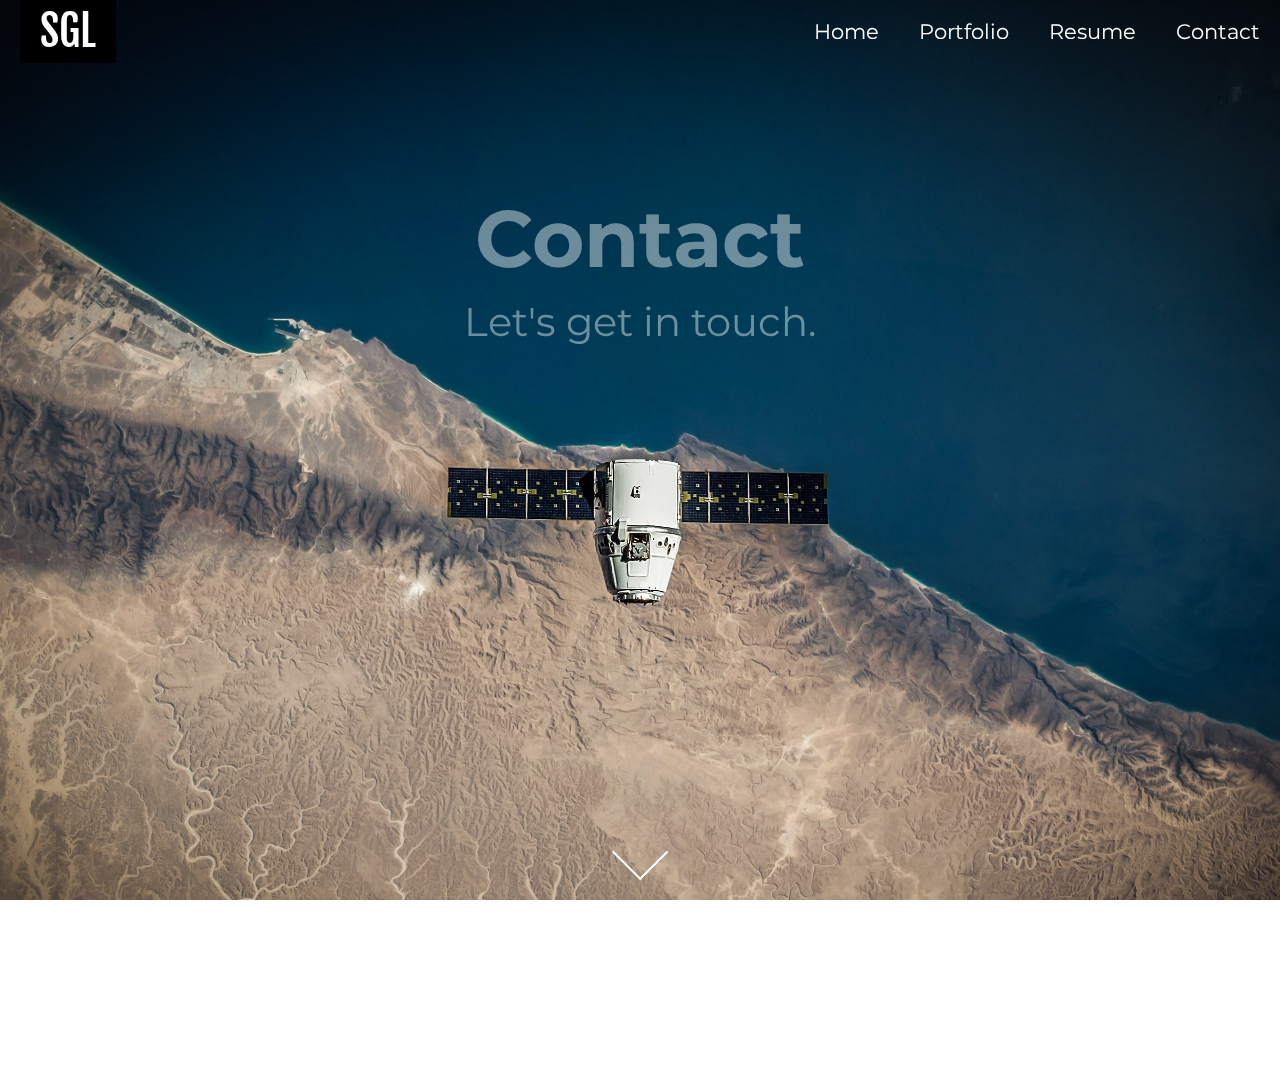
==== contact.html @ 9227a344 "yeet" ====
<!DOCTYPE html>
<html>

	<head>
		<title>SamuelLundquist</title>
		<link rel="stylesheet" href='./style/index.css'>
    	<link href="https://fonts.googleapis.com/css?family=Lato|Montserrat&display=swap" rel="stylesheet">
		<link href="https://fonts.googleapis.com/css?family=Fjalla+One&display=swap" rel="stylesheet">
		<link rel="apple-touch-icon" sizes="64x64" href="./apple-touch-icon.png">
		<!-- IE -->
		<link rel="shortcut icon" type="image/x-icon" href="./media/favicon.ico">
		<!-- other browsers -->
		<link rel="icon" type="image/png" sizes="64x64" href="./apple-touch-icon.png">

		<script src="./src/jquery-3.4.0.min.js"></script>
	</head>

	<body>

		<div id='back'></div>

		<div id='navbar'>

			<div>
				<span>SGL</span>
			</div>

			<ul>
				<li id="currentPageTab"><a id="inactiveLink" href="index.html">Home</a></li>
				<li><a href="portfolio.html">Portfolio</a></li>
				<li><a href="resume.html">Resume</a></li>
				<li><a href="#footer">Contact</a></li>
			</ul>

		</div>

		<section>

			<div id='titleBlock'>
				<span>
					<h1>Contact</h1>
					Let's get in touch.
				</span>
			</div>

			<div id="navArrow">
				<a data-scroll href='#panel1'>
					<div id='downArrow'></div>
				</a>
			</div>

			<div class='content' id='panel1'>
				<h2>YO WHATSUP MOTHER TRUCKER!!!</h2>
				<P>MUAHAHAHHAHAHAH</p>
				<br>
				<p>YEEEEET!</p>

			</div>

		</section>

	</body>

	<script type="text/javascript" src="./src/nav.js"></script>

</html>
---- style/index.css ----
html
{
	margin: 0;
	padding: 0;
	width: 100%;
	height: 100%;
	scroll-behavior: smooth;
}

html::-webkit-scrollbar
{
	display: none;
}

body
{
	margin: 0;
	padding: 0;
	width: 100%;
	height: 100%;
	font-family: 'Montserrat', sans-serif;
	-ms-overflow-style: none;
	background-image: url("../media/Photo by SpaceX.jpg");
	-webkit-background-size: cover;
  	-moz-background-size: cover;
 	-o-background-size: cover;
  	background-size: cover;
	background-position: center;
	background-repeat: no-repeat;
	background-attachment: fixed;
}

#back
{
	position: fixed;
	z-index: -1;
	width: 100%;
	height: 100%;
	background-color: transparent;
	transition: 1s;
}

#back.blueColor
{
	background-color: #005986;
}

#navbar
{
	z-index: 2;
	top:0;
	position: fixed;
	width:100%;
	height: 7vh;
	color: white;
	display: flex;
	justify-content: space-between;
	font-size: 1.3em;
	transition: 1s;
}

#navbar div
{
	display: flex;
	margin: 0;
	height: 100%;
	padding-left: 20px;
	padding-right: 20px;
	margin-left: 20px;
	font-size: 2em;
	line-height: 7vh;
	background-color: black
}

#navbar div span
{
	margin: auto;
	text-align: center;
	font-family: 'Fjalla One', sans-serif;
}

#navbar ul
{
	padding: 0;
	margin: 0;
	justify-content: space-around;
	list-style-type: none;
	display: flex;
}

#navbar ul li
{
	display: inline-block;
	margin: 0;
	height: 100%;
}

#currentPageTab
{
	color: black;
}

#navbar ul li a
{
	display: inline-flex;
	flex-direction: column;
	margin: 0;
	justify-content: center;
	align-items: center;
	text-align: center;
	height: 100%;
	padding-left: 20px;
	padding-right: 20px;
	border-bottom-right-radius: 20px;
	border-bottom-left-radius: 20px;
	text-decoration: none;
	transition: 0.3s;
}

#navbar ul li a:hover
{
	background-color: #007ebd;
	color: white;
}

li a:not(.active)
{
	color: white;
}

.active
{
	background-color: white;
	color: black;
	cursor: default;
}

#titleBlock
{
	opacity: 0;
	display: flex;
	flex-direction: column;
	align-items: center;
	justify-content: space-between;
	text-align: center;
	color: white;
	width: 100vw;
	height: 100vh;
}

#titleBlock span
{
	width: 100%;
	font-size: 2.5em;
	padding-top: 20vh;
}

h1
{
	margin: 0;
	padding-top: 10px;
	padding-bottom: 10px;
}

#navArrow
{
	position:fixed;
	z-index: 4;
	bottom: 0;
	width: 100%;
	height: 4vw;
	display: flex;
	justify-content: center;
	align-items: center;
}

#downArrow
{
	background-color: rgba(0, 0, 0, 0);
	/*border-radius: 5px;*/
	margin-bottom: 5vh;
	height: 3vmax;
	width: 3vmax;
	border-style:solid;
	border-color: white;
	border-width: 0 2px 2px 0;
	transform: rotate(45deg);
	-webkit-transform: rotate(45deg);
	transition: background-color 150ms ease-in-out;
	transition: border-width 150ms ease-in-out;
	transition: opacity 250ms ease-in-out;
}

#downArrow:hover
{
	border-bottom-width: 5px;
	border-right-width: 5px;
}

.content
{
	z-index: 1;
	margin: 0 10% 0 10%;
	padding: 0 5% 0 5%;
	width: 70%;
	min-height: 100%;
	display: flex;
	flex-direction: column;
	justify-content: center;
	align-items: center;
	text-align: center;
	color: white;
	transition: 0.75s;
	opacity: 0;
}
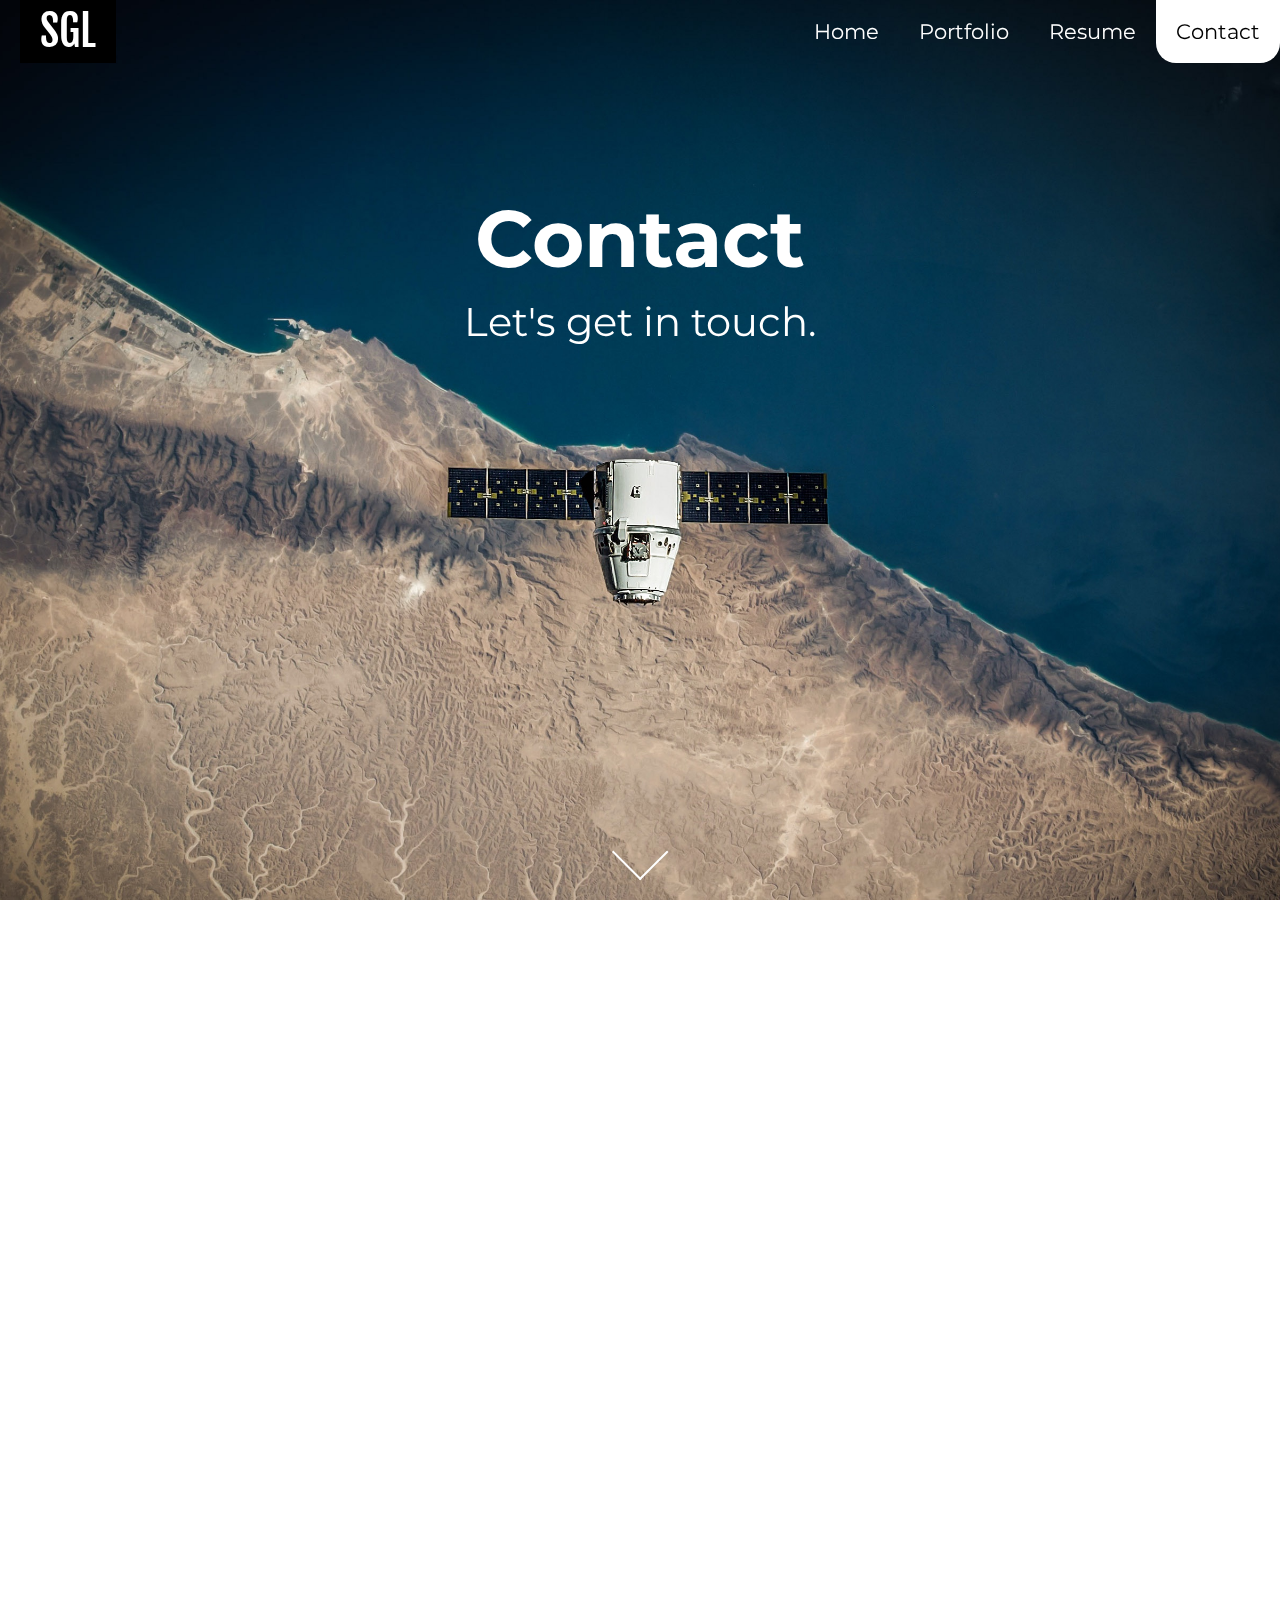
==== commit 7859b4ec: "yeet" ====
--- a/contact.html
+++ b/contact.html
@@ -26,10 +26,10 @@
 			</div>
 
 			<ul>
-				<li id="currentPageTab"><a id="inactiveLink" href="index.html">Home</a></li>
+				<li><a href="index.html">Home</a></li>
 				<li><a href="portfolio.html">Portfolio</a></li>
 				<li><a href="resume.html">Resume</a></li>
-				<li><a href="#footer">Contact</a></li>
+				<li><a class="active" href="contact.html">Contact</a></li>
 			</ul>
 
 		</div>
--- a/style/index.css
+++ b/style/index.css
@@ -137,7 +137,6 @@
 
 #titleBlock
 {
-	opacity: 0;
 	display: flex;
 	flex-direction: column;
 	align-items: center;
@@ -203,7 +202,7 @@
 	margin: 0 10% 0 10%;
 	padding: 0 5% 0 5%;
 	width: 70%;
-	min-height: 100%;
+	min-height: 100vh;
 	display: flex;
 	flex-direction: column;
 	justify-content: center;
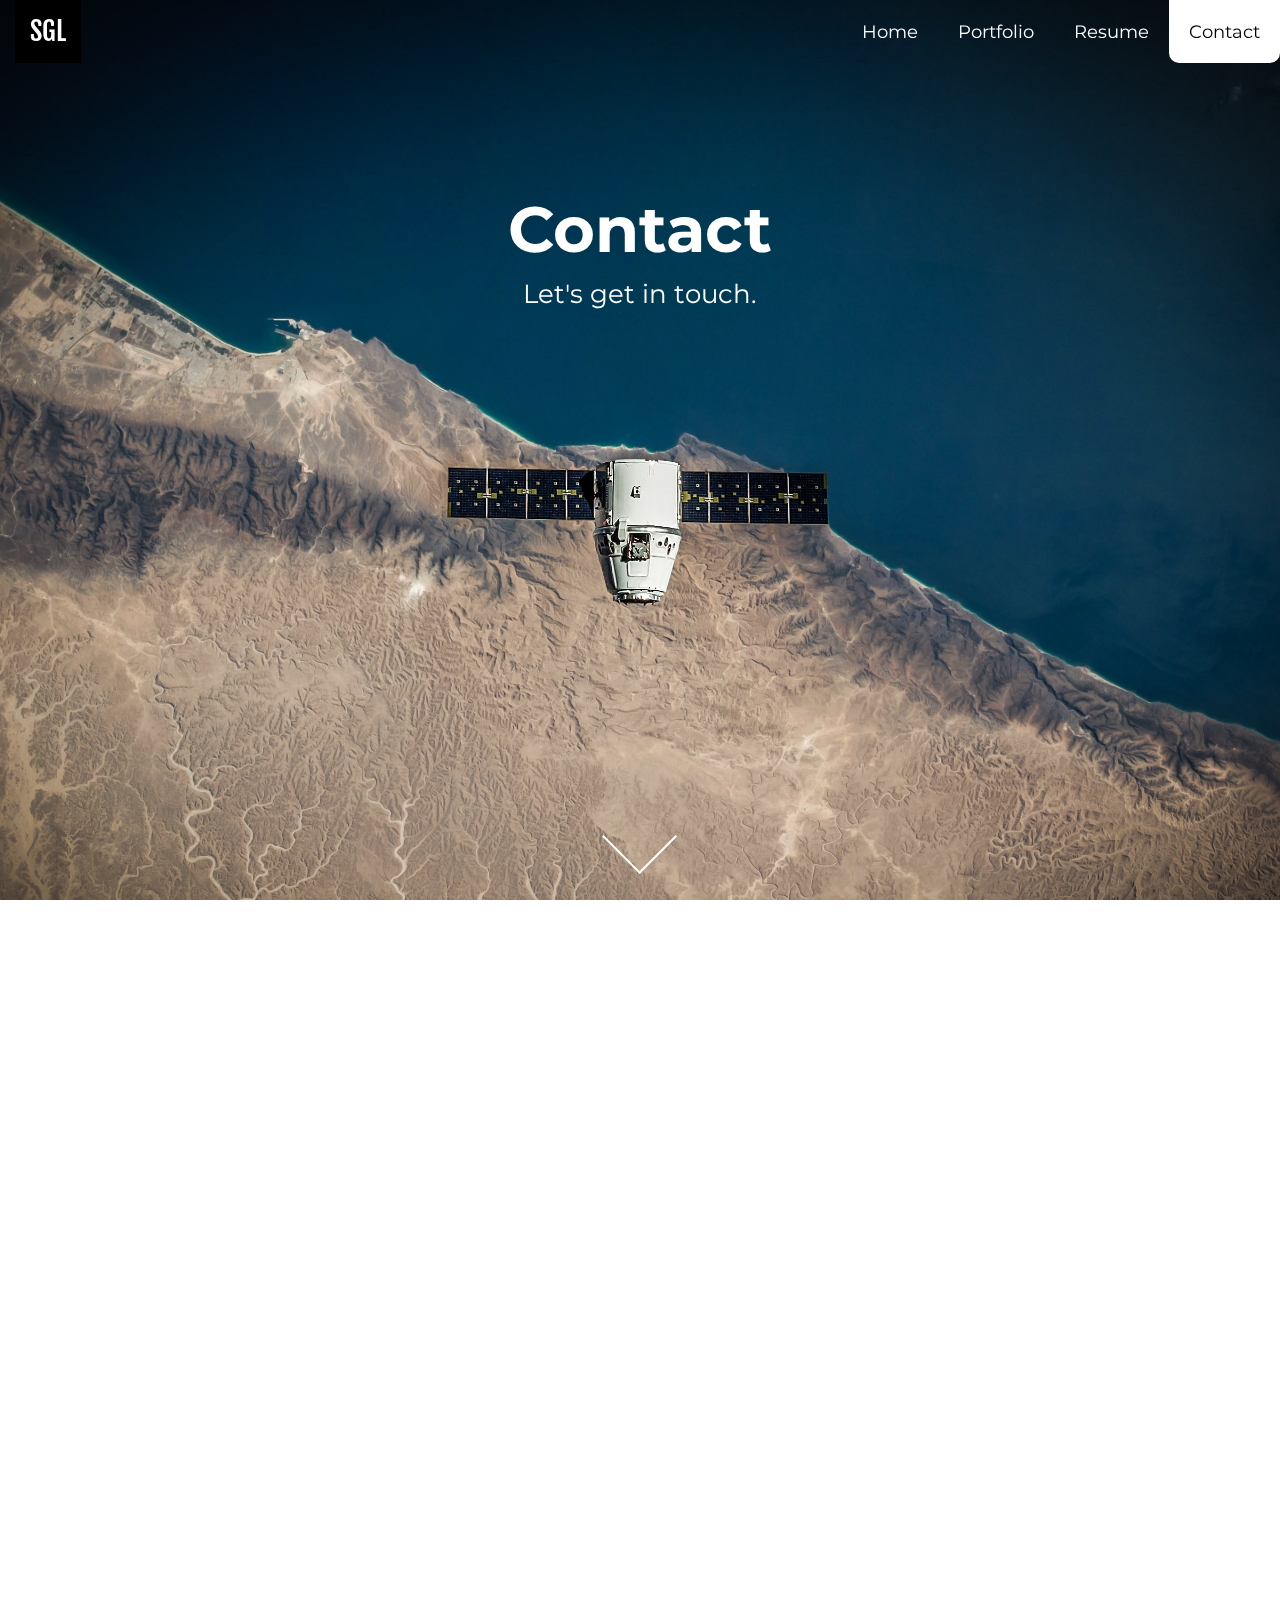
==== commit c3f565b0: "yeet" ====
--- a/contact.html
+++ b/contact.html
@@ -34,6 +34,12 @@
 
 		</div>
 
+		<div id="navArrow" class="fadeIn">
+			<a data-scroll href='#panel1'>
+				<div id='downArrow'></div>
+			</a>
+		</div>
+
 		<section>
 
 			<div id='titleBlock'>
@@ -43,17 +49,11 @@
 				</span>
 			</div>
 
-			<div id="navArrow">
-				<a data-scroll href='#panel1'>
-					<div id='downArrow'></div>
-				</a>
-			</div>
-
 			<div class='content' id='panel1'>
-				<h2>YO WHATSUP MOTHER TRUCKER!!!</h2>
-				<P>MUAHAHAHHAHAHAH</p>
+				<h2>Placeholder text</h2>
+				<P>placeholder text placeholder text</p>
 				<br>
-				<p>YEEEEET!</p>
+				<p>placeholder text placeholder text</p>
 
 			</div>
 
--- a/style/index.css
+++ b/style/index.css
@@ -55,7 +55,7 @@
 	color: white;
 	display: flex;
 	justify-content: space-between;
-	font-size: 1.3em;
+	font-size: 2vh;
 	transition: 1s;
 }
 
@@ -63,56 +63,56 @@
 {
 	display: flex;
 	margin: 0;
+	height: 7vh;
+	padding-left: 15px;
+	padding-right: 15px;
+	margin-left: 15px;
+	font-size: 1.5em;
+	line-height: 7vh;
+	background-color: black
+}
+
+#navbar div span
+{
+	margin: auto;
+	text-align: center;
+	font-family: 'Fjalla One', sans-serif;
+}
+
+#navbar ul
+{
+	padding: 0;
+	margin: 0;
+	justify-content: space-around;
+	list-style-type: none;
+	display: flex;
+}
+
+#navbar ul li
+{
+	display: inline-block;
+	margin: 0;
+	height: 100%;
+}
+
+#currentPageTab
+{
+	color: black;
+}
+
+#navbar ul li a
+{
+	display: inline-flex;
+	flex-direction: column;
+	margin: 0;
+	justify-content: center;
+	align-items: center;
+	text-align: center;
 	height: 100%;
 	padding-left: 20px;
 	padding-right: 20px;
-	margin-left: 20px;
-	font-size: 2em;
-	line-height: 7vh;
-	background-color: black
-}
-
-#navbar div span
-{
-	margin: auto;
-	text-align: center;
-	font-family: 'Fjalla One', sans-serif;
-}
-
-#navbar ul
-{
-	padding: 0;
-	margin: 0;
-	justify-content: space-around;
-	list-style-type: none;
-	display: flex;
-}
-
-#navbar ul li
-{
-	display: inline-block;
-	margin: 0;
-	height: 100%;
-}
-
-#currentPageTab
-{
-	color: black;
-}
-
-#navbar ul li a
-{
-	display: inline-flex;
-	flex-direction: column;
-	margin: 0;
-	justify-content: center;
-	align-items: center;
-	text-align: center;
-	height: 100%;
-	padding-left: 20px;
-	padding-right: 20px;
-	border-bottom-right-radius: 20px;
-	border-bottom-left-radius: 20px;
+	border-bottom-right-radius: 10px;
+	border-bottom-left-radius: 10px;
 	text-decoration: none;
 	transition: 0.3s;
 }
@@ -150,13 +150,14 @@
 #titleBlock span
 {
 	width: 100%;
-	font-size: 2.5em;
+	font-size: 2vw;
 	padding-top: 20vh;
 }
 
 h1
 {
 	margin: 0;
+	font-size: 5vw;
 	padding-top: 10px;
 	padding-bottom: 10px;
 }
@@ -165,27 +166,26 @@
 {
 	position:fixed;
 	z-index: 4;
+	margin-bottom: 2vh;
 	bottom: 0;
 	width: 100%;
-	height: 4vw;
-	display: flex;
-	justify-content: center;
-	align-items: center;
+	height: 10vh;
+	display: flex;
+	justify-content: center;
+	align-items: center;
+	text-align: center;
 }
 
 #downArrow
 {
 	background-color: rgba(0, 0, 0, 0);
-	/*border-radius: 5px;*/
-	margin-bottom: 5vh;
-	height: 3vmax;
-	width: 3vmax;
+	height: 4vmax;
+	width: 4vmax;
 	border-style:solid;
 	border-color: white;
 	border-width: 0 2px 2px 0;
 	transform: rotate(45deg);
 	-webkit-transform: rotate(45deg);
-	transition: background-color 150ms ease-in-out;
 	transition: border-width 150ms ease-in-out;
 	transition: opacity 250ms ease-in-out;
 }
@@ -212,3 +212,36 @@
 	transition: 0.75s;
 	opacity: 0;
 }
+
+.block
+{
+	display: inline-flex;
+	flex-wrap: wrap;
+	font-size: 1.2em;
+	align-items: center;
+	justify-content: center;
+	text-align: left;
+}
+
+#mediumPic
+{
+	height: 40vh;
+	width: 40vh;
+	margin-right: 5vw;
+	background-image: url("../media/prof.jpg");
+	-webkit-background-size: cover;
+  	-moz-background-size: cover;
+ 	-o-background-size: cover;
+  	background-size: cover;
+	background-position: center;
+	background-repeat: no-repeat;
+	border-radius: 10px;
+}
+
+#textBlock
+{
+	display: inline-block;
+	width: 50%;
+	word-wrap: break-word;
+	overflow-wrap: break-word;
+}
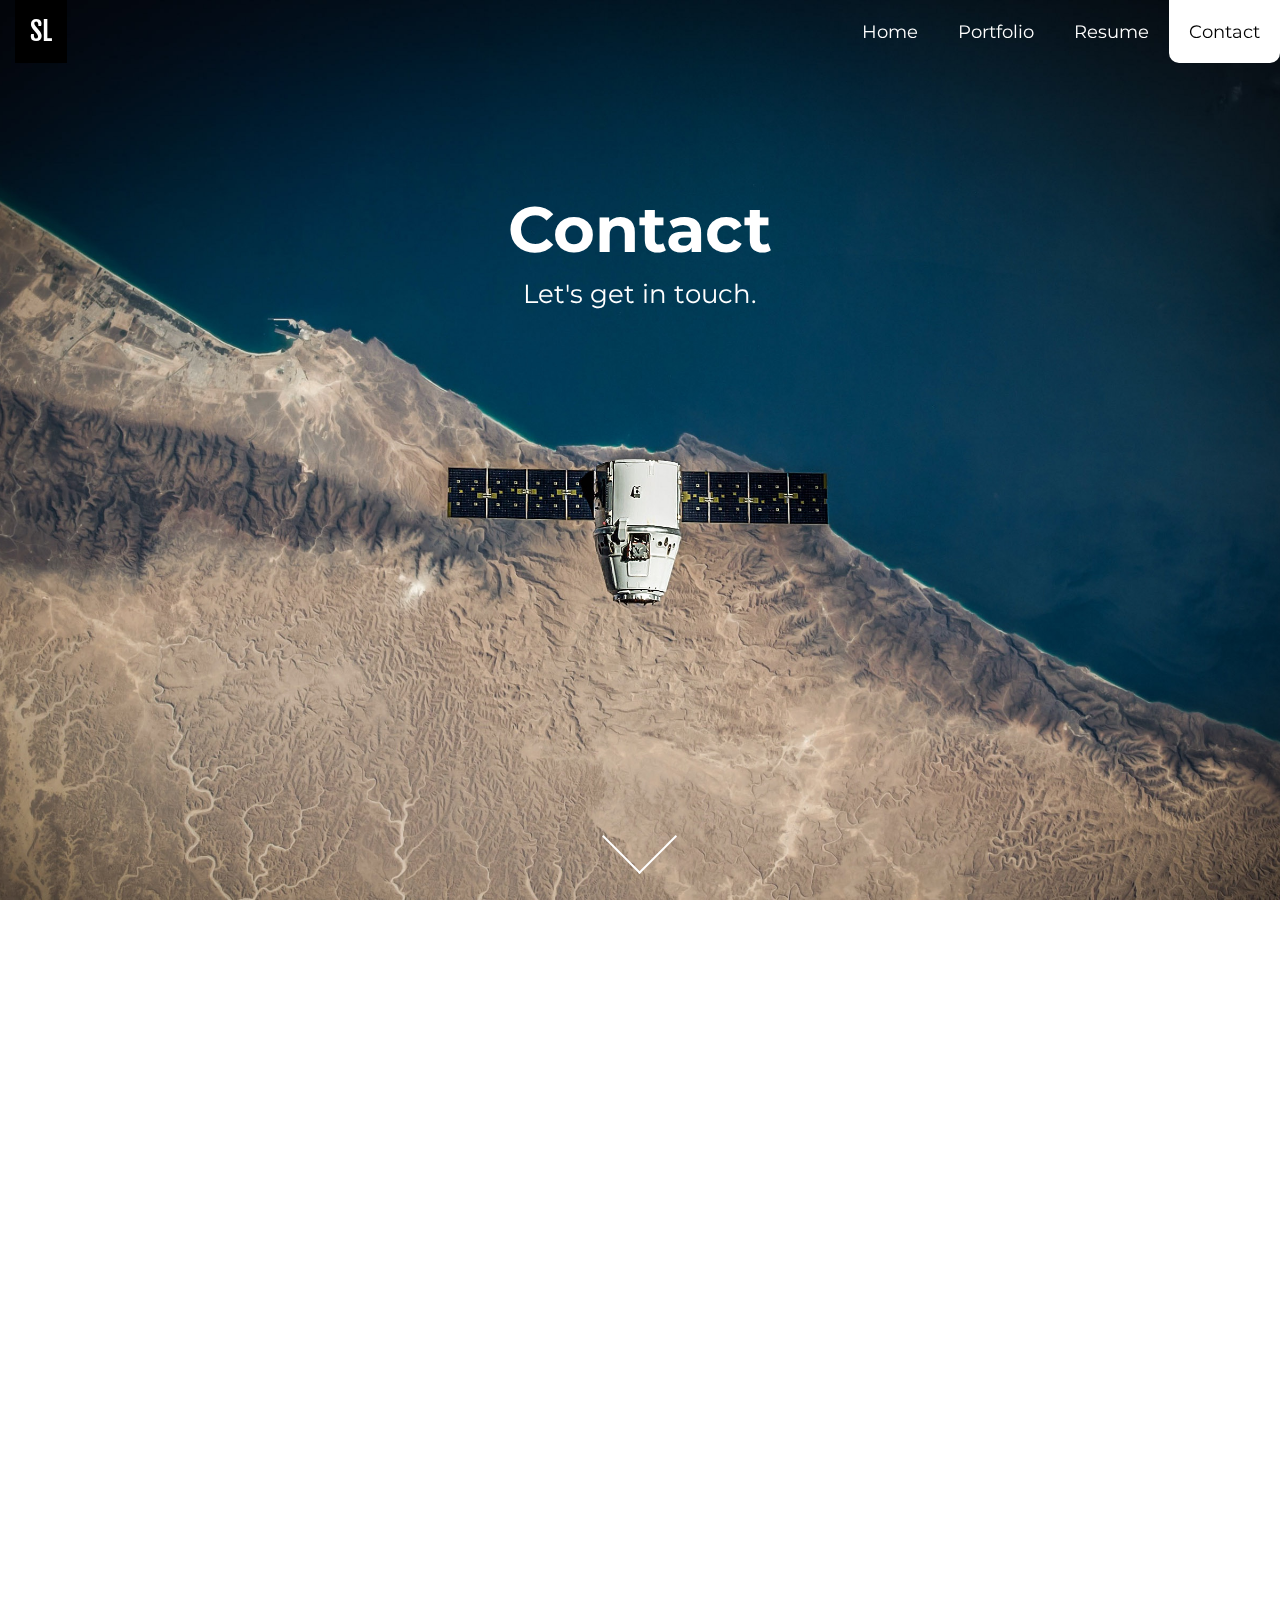
==== commit be078449: "yeet" ====
--- a/contact.html
+++ b/contact.html
@@ -22,7 +22,7 @@
 		<div id='navbar'>
 
 			<div>
-				<span>SGL</span>
+				<span>SL</span>
 			</div>
 
 			<ul>
--- a/style/index.css
+++ b/style/index.css
@@ -215,11 +215,17 @@
 
 .block
 {
-	display: inline-flex;
-	flex-wrap: wrap;
+	padding-bottom: 40px;
+	display: flex;
+	flex-direction: row;
 	font-size: 1.2em;
 	align-items: center;
 	justify-content: center;
+	text-align: center;
+}
+
+.block li
+{
 	text-align: left;
 }
 
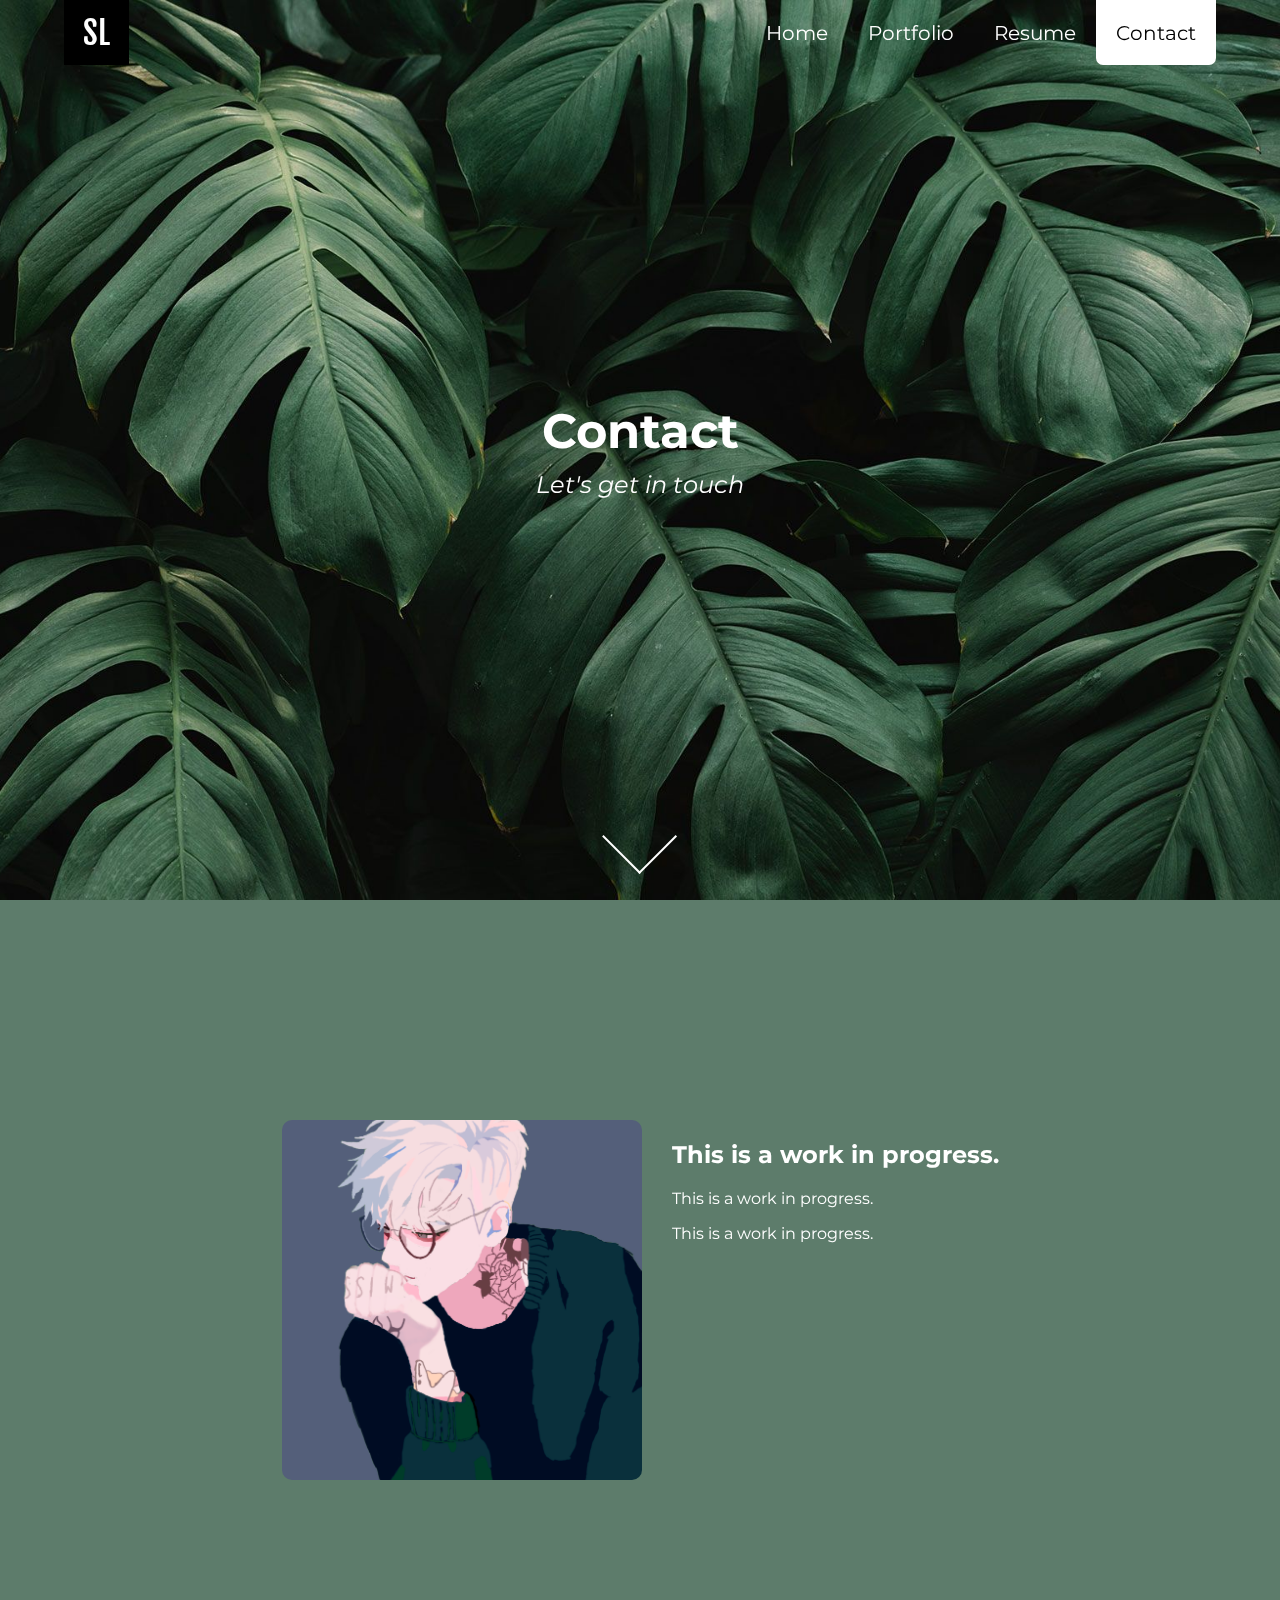
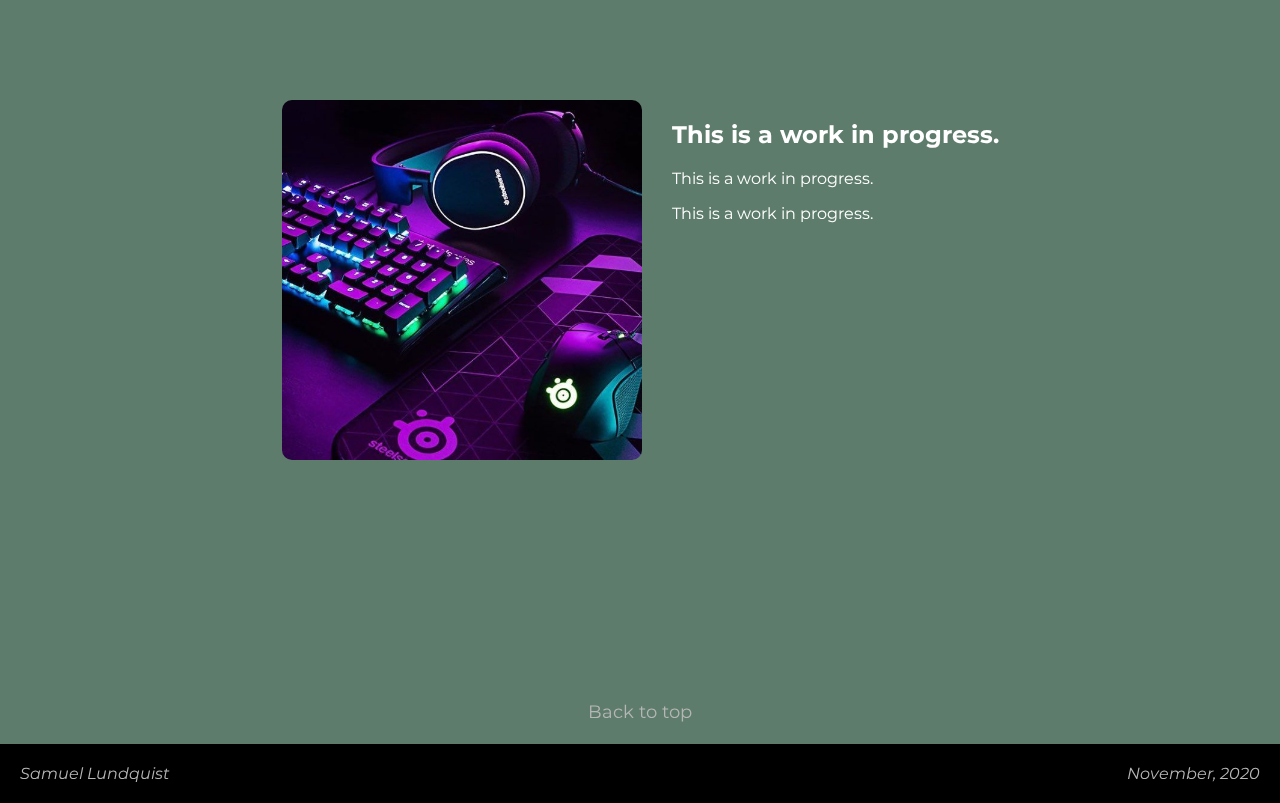
==== commit 020a5f31: "Updated website version" ====
--- a/contact.html
+++ b/contact.html
@@ -1,66 +1,102 @@
-<!DOCTYPE html>
-<html>
-
-	<head>
-		<title>SamuelLundquist</title>
-		<link rel="stylesheet" href='./style/index.css'>
-    	<link href="https://fonts.googleapis.com/css?family=Lato|Montserrat&display=swap" rel="stylesheet">
-		<link href="https://fonts.googleapis.com/css?family=Fjalla+One&display=swap" rel="stylesheet">
-		<link rel="apple-touch-icon" sizes="64x64" href="./apple-touch-icon.png">
-		<!-- IE -->
-		<link rel="shortcut icon" type="image/x-icon" href="./media/favicon.ico">
-		<!-- other browsers -->
-		<link rel="icon" type="image/png" sizes="64x64" href="./apple-touch-icon.png">
-
-		<script src="./src/jquery-3.4.0.min.js"></script>
-	</head>
-
-	<body>
-
-		<div id='back'></div>
-
-		<div id='navbar'>
-
-			<div>
-				<span>SL</span>
-			</div>
-
-			<ul>
-				<li><a href="index.html">Home</a></li>
-				<li><a href="portfolio.html">Portfolio</a></li>
-				<li><a href="resume.html">Resume</a></li>
-				<li><a class="active" href="contact.html">Contact</a></li>
-			</ul>
-
-		</div>
-
-		<div id="navArrow" class="fadeIn">
-			<a data-scroll href='#panel1'>
-				<div id='downArrow'></div>
-			</a>
-		</div>
-
-		<section>
-
-			<div id='titleBlock'>
-				<span>
-					<h1>Contact</h1>
-					Let's get in touch.
-				</span>
-			</div>
-
-			<div class='content' id='panel1'>
-				<h2>Placeholder text</h2>
-				<P>placeholder text placeholder text</p>
-				<br>
-				<p>placeholder text placeholder text</p>
-
-			</div>
-
-		</section>
-
-	</body>
-
-	<script type="text/javascript" src="./src/nav.js"></script>
-
-</html>
+<!DOCTYPE html>
+<html lang="en">
+
+	<head>
+		<meta charset="utf-8"/>
+		<title>Contact</title>
+		<link rel="stylesheet" href='./style/index.css'>
+		<link href="https://fonts.googleapis.com/css?family=Lato|Montserrat&display=swap" rel="stylesheet">
+		<link href="https://fonts.googleapis.com/css?family=Fjalla+One&display=swap" rel="stylesheet">
+		<script src="./src/jquery-3.4.0.min.js"></script>
+
+		<!-- Favicon setup -->
+		<link rel="apple-touch-icon" sizes="180x180" href="/apple-touch-icon.png">
+		<link rel="icon" type="image/png" sizes="32x32" href="/favicon-32x32.png">
+		<link rel="icon" type="image/png" sizes="16x16" href="/favicon-16x16.png">
+		<link rel="manifest" href="/site.webmanifest">
+		<link rel="mask-icon" href="/safari-pinned-tab.svg" color="#5bbad5">
+		<meta name="msapplication-TileColor" content="#00aba9">
+		<meta name="theme-color" content="#ffffff">
+	</head>
+
+	<body>
+
+		<div id='back'></div>
+
+		<div class="sektion navsection noselect">
+			<div class="content navbar">
+				<div class="logo">SL</div>
+				<div class="menu">
+					<div class="barFill">
+						<div class="container" onclick="menuController(this)">
+							<div class="bar1"></div>
+							<div class="bar2"></div>
+							<div class="bar3"></div>
+						</div>
+					</div>
+					<li><a href="index.html">Home</a></li>
+					<li><a href="portfolio.html">Portfolio</a></li>
+					<li><a href="resume.html">Resume</a></li>
+					<li><a class="active" href="contact.html">Contact</a></li>
+				</div>
+			</div>
+		</div>
+
+		<div id="navArrow" class="fadeIn">
+			<a data-scroll href='#contentPanel' id='downArrow'>
+			</a>
+		</div>
+
+		<section>
+			<div class="title noselect">
+				<span class="fadeIn">
+					<h1>Contact</h1>
+					<h4>Let's get in touch<h4>
+				</span>
+			</div>
+
+			<div class="content" id="contentPanel">
+				<div class="subject">
+					<div class="sub_image" style="background-image: url('./media/uwu.png');">
+					</div>
+					<div class="sub_text">
+						<h2>This is a work in progress.</h2>
+						<p>
+							This is a work in progress.
+						</p>
+						<p>
+							This is a work in progress.
+						</p>
+					</div>
+				</div>
+
+				<div class="subject">
+					<div class="sub_image" style="background-image: url('./media/steel.jpg');">
+					</div>
+					<div class="sub_text">
+						<h2>This is a work in progress.</h2>
+						<p>
+							This is a work in progress.
+						</p>
+						<p>
+							This is a work in progress.
+						</p>
+					</div>
+				</div>
+			</div>
+
+			<span>
+				<button class="topper" onclick="topScroller()">Back to top</a>
+			</span>
+
+		</section>
+
+		<div class="footer">
+			<div class="ftr_text">Samuel Lundquist</div>
+			<div class="ftr_text">November, 2020</div>
+		</div>
+	</body>
+
+	<script type="text/javascript" src="./src/nav.js"></script>
+
+</html>
--- a/style/index.css
+++ b/style/index.css
@@ -1,253 +1,428 @@
-html
-{
-	margin: 0;
-	padding: 0;
-	width: 100%;
-	height: 100%;
-	scroll-behavior: smooth;
-}
-
-html::-webkit-scrollbar
-{
-	display: none;
-}
-
-body
-{
-	margin: 0;
-	padding: 0;
-	width: 100%;
-	height: 100%;
-	font-family: 'Montserrat', sans-serif;
-	-ms-overflow-style: none;
-	background-image: url("../media/Photo by SpaceX.jpg");
-	-webkit-background-size: cover;
-  	-moz-background-size: cover;
- 	-o-background-size: cover;
-  	background-size: cover;
-	background-position: center;
-	background-repeat: no-repeat;
-	background-attachment: fixed;
-}
-
-#back
-{
-	position: fixed;
-	z-index: -1;
-	width: 100%;
-	height: 100%;
-	background-color: transparent;
-	transition: 1s;
-}
-
-#back.blueColor
-{
-	background-color: #005986;
-}
-
-#navbar
-{
-	z-index: 2;
-	top:0;
-	position: fixed;
-	width:100%;
-	height: 7vh;
-	color: white;
-	display: flex;
-	justify-content: space-between;
-	font-size: 2vh;
-	transition: 1s;
-}
-
-#navbar div
-{
-	display: flex;
-	margin: 0;
-	height: 7vh;
-	padding-left: 15px;
-	padding-right: 15px;
-	margin-left: 15px;
-	font-size: 1.5em;
-	line-height: 7vh;
-	background-color: black
-}
-
-#navbar div span
-{
-	margin: auto;
-	text-align: center;
-	font-family: 'Fjalla One', sans-serif;
-}
-
-#navbar ul
-{
-	padding: 0;
-	margin: 0;
-	justify-content: space-around;
-	list-style-type: none;
-	display: flex;
-}
-
-#navbar ul li
-{
-	display: inline-block;
-	margin: 0;
-	height: 100%;
-}
-
-#currentPageTab
-{
-	color: black;
-}
-
-#navbar ul li a
-{
-	display: inline-flex;
-	flex-direction: column;
-	margin: 0;
-	justify-content: center;
-	align-items: center;
-	text-align: center;
-	height: 100%;
-	padding-left: 20px;
-	padding-right: 20px;
-	border-bottom-right-radius: 10px;
-	border-bottom-left-radius: 10px;
-	text-decoration: none;
-	transition: 0.3s;
-}
-
-#navbar ul li a:hover
-{
-	background-color: #007ebd;
-	color: white;
-}
-
-li a:not(.active)
-{
-	color: white;
-}
-
-.active
-{
-	background-color: white;
-	color: black;
-	cursor: default;
-}
-
-#titleBlock
-{
-	display: flex;
-	flex-direction: column;
-	align-items: center;
-	justify-content: space-between;
-	text-align: center;
-	color: white;
-	width: 100vw;
-	height: 100vh;
-}
-
-#titleBlock span
-{
-	width: 100%;
-	font-size: 2vw;
-	padding-top: 20vh;
-}
-
-h1
-{
-	margin: 0;
-	font-size: 5vw;
-	padding-top: 10px;
-	padding-bottom: 10px;
-}
-
-#navArrow
-{
-	position:fixed;
-	z-index: 4;
-	margin-bottom: 2vh;
-	bottom: 0;
-	width: 100%;
-	height: 10vh;
-	display: flex;
-	justify-content: center;
-	align-items: center;
-	text-align: center;
-}
-
-#downArrow
-{
-	background-color: rgba(0, 0, 0, 0);
-	height: 4vmax;
-	width: 4vmax;
-	border-style:solid;
-	border-color: white;
-	border-width: 0 2px 2px 0;
-	transform: rotate(45deg);
-	-webkit-transform: rotate(45deg);
-	transition: border-width 150ms ease-in-out;
-	transition: opacity 250ms ease-in-out;
-}
-
-#downArrow:hover
-{
-	border-bottom-width: 5px;
-	border-right-width: 5px;
-}
-
-.content
-{
-	z-index: 1;
-	margin: 0 10% 0 10%;
-	padding: 0 5% 0 5%;
-	width: 70%;
-	min-height: 100vh;
-	display: flex;
-	flex-direction: column;
-	justify-content: center;
-	align-items: center;
-	text-align: center;
-	color: white;
-	transition: 0.75s;
-	opacity: 0;
-}
-
-.block
-{
-	padding-bottom: 40px;
-	display: flex;
-	flex-direction: row;
-	font-size: 1.2em;
-	align-items: center;
-	justify-content: center;
-	text-align: center;
-}
-
-.block li
-{
-	text-align: left;
-}
-
-#mediumPic
-{
-	height: 40vh;
-	width: 40vh;
-	margin-right: 5vw;
-	background-image: url("../media/prof.jpg");
-	-webkit-background-size: cover;
-  	-moz-background-size: cover;
- 	-o-background-size: cover;
-  	background-size: cover;
-	background-position: center;
-	background-repeat: no-repeat;
-	border-radius: 10px;
-}
-
-#textBlock
-{
-	display: inline-block;
-	width: 50%;
-	word-wrap: break-word;
-	overflow-wrap: break-word;
-}
+html
+{
+	scroll-behavior: smooth;
+	scrollbar-width: none;
+}
+
+html::-webkit-scrollbar
+{
+	display: none;
+}
+
+body
+{
+	margin: 0;
+	padding: 0;
+	font-family: 'Montserrat', sans-serif;
+	background-color: #5d7c6b;
+	overflow: auto;
+	-ms-overflow-style: none;
+	background-image: url("../media/leaf.jpg");
+	-webkit-background-size: cover;
+	-moz-background-size: cover;
+	-o-background-size: cover;
+	background-size: cover;
+	background-position: center;
+	background-repeat: no-repeat;
+	background-attachment: fixed;
+}
+
+section
+{
+	margin:0;
+	padding:0;
+	width:100vw;
+	display: flex;
+	flex-direction: column;
+	align-items: center;
+	justify-content: center;
+}
+
+a
+{
+	outline: 0;
+}
+
+button
+{
+	outline: 0;
+	font-family: 'Montserrat', sans-serif;
+}
+
+.noselect {
+	-webkit-touch-callout: none; /* iOS Safari */
+	-webkit-user-select: none; /* Safari */
+	-khtml-user-select: none; /* Konqueror HTML */
+	-moz-user-select: none; /* Old versions of Firefox */
+	-ms-user-select: none; /* Internet Explorer/Edge */
+	user-select: none; /* Non-prefixed version, currently
+	supported by Chrome, Edge, Opera and Firefox */
+}
+
+.sektion
+{
+	margin:0;
+	padding:0;
+	width:100vw;
+	min-height: 20px;
+}
+
+.content
+{
+	margin: 0;
+	padding: 0;
+	width: 90vw;
+	z-index: 1;
+}
+
+#back
+{
+	position: fixed;
+	z-index: -2;
+	width: 100%;
+	height: 100%;
+	background-color: transparent;
+	transition: 1s;
+}
+
+#back.backColor
+{
+	background-color: black;
+	opacity: 0.9;
+}
+
+.navsection
+{
+	margin:0;
+	padding:0;
+	width:100vw;
+	position:fixed;
+	top: 0;
+	z-index: 2;
+	display: flex;
+	justify-content: center;
+}
+
+.navbar
+{
+	display: flex;
+	justify-content: space-between;
+}
+
+.logo
+{
+	height: 65px;
+	width: 65px;
+	font-size: 32px;
+	font-family: 'Fjalla One', sans-serif;
+	color:white;
+	background-color: black;
+	display: flex;
+	text-align: center;
+	justify-content: center;
+	align-items: center;
+}
+
+.menu
+{
+	display: flex;
+	height: 65px;
+	transition: 1s;
+}
+
+.menu.backdrop
+{
+	background-color: black;
+	border-bottom-right-radius: 8px;
+	border-bottom-left-radius: 8px;
+}
+
+.menu li
+{
+	list-style-type: none;
+}
+
+.menu li a
+{
+	display: flex;
+	margin: 0;
+	align-items: center;
+	height: 65px;
+	padding-left: 20px;
+	padding-right: 20px;
+	text-decoration: none;
+	font-size: 20px;
+	border-bottom-right-radius: 7px;
+	border-bottom-left-radius: 7px;
+}
+
+.menu li a:hover:not(.active)
+{
+	background-color: #445b4e;
+	color:white;
+}
+
+li a:not(.active)
+{
+	color: white;
+	background-color: transparent;
+}
+.active
+{
+	color: black;
+	background-color: white;
+	cursor: default;
+}
+
+.barFill
+{
+	background-color: black;
+	width: 100%;
+	visibility: collapse;
+}
+.container {
+	float: right;
+	display: flex;
+	flex-direction: column;
+	align-items: center;
+	justify-content: center;
+	cursor: pointer;
+	margin: 0;
+	height: 65px;
+	width: 0px;;
+	background-color: black;
+}
+
+.bar1, .bar2, .bar3 {
+	width: 35px;
+	height: 4px;
+	background-color: white;
+	margin: 4px 0;
+}
+
+.change .bar1 {
+	-webkit-transform: rotate(-45deg) translate(-10px, 7px);
+	transform: rotate(-45deg) translate(-10px, 7px);
+}
+
+.change .bar2 {opacity: 0;}
+
+.change .bar3 {
+	-webkit-transform: rotate(45deg) translate(-10px, -7px);
+	transform: rotate(45deg) translate(-10px, -7px);
+}
+
+.title
+{
+	margin:0;
+	padding:0;
+	width:100vw;
+	height: 100vh;
+	display: flex;
+	align-items: center;
+	justify-content: center;
+	color: white;
+	text-align: center;
+}
+
+.title h1
+{
+	margin: 0;
+	padding-bottom: 10px;
+	font-size: 48px;
+}
+
+.title h4
+{
+	margin: 0;
+	font-style: italic;
+	font-weight: normal;
+	font-size: 24px;
+}
+
+#navArrow
+{
+	position:fixed;
+	z-index:1;
+	margin-bottom: 2vh;
+	bottom: 0;
+	width: 100%;
+	height: 10vh;
+	display: flex;
+	justify-content: center;
+	align-items: center;
+	text-align: center;
+}
+
+#downArrow
+{
+	background-color: rgba(0, 0, 0, 0);
+	height: 4vmax;
+	width: 4vmax;
+	border-style:solid;
+	border-color: white;
+	border-width: 0 2px 2px 0;
+	transform: rotate(45deg);
+	-webkit-transform: rotate(45deg);
+	transition: border-width 150ms ease-in-out;
+	transition: opacity 250ms ease-in-out;
+}
+
+#downArrow:hover
+{
+	border-bottom-width: 5px;
+	border-right-width: 5px;
+}
+
+#contentPanel
+{
+	z-index: 0;
+	transition: 0.25s;
+}
+
+.subject
+{
+	margin:0;
+	padding:0;
+	margin-top: 220px;
+	margin-bottom: 220px;
+	display: flex;
+	justify-content: center;
+}
+
+.sub_image
+{
+	height: 40vh;
+	width: 40vh;
+	border-radius: 10px;
+	flex-shrink: 0;
+	-webkit-background-size: cover;
+	-moz-background-size: cover;
+	-o-background-size: cover;
+	background-size: cover;
+	background-position: center;
+	background-repeat: no-repeat;
+}
+
+.sub_text
+{
+	margin-left: 30px;
+	color: white;
+	max-width: 30vw;
+}
+
+#sub1
+{
+	background-image: url("../media/uwu.png");
+}
+.footer
+{
+	width: 100%;
+	background-color: black;
+	color: #b6b6b6;
+	font-style: italic;
+	display: flex;
+	justify-content: space-between;
+}
+
+.footer div
+{
+	margin: 20px;
+}
+
+.topper
+{
+	background-color: transparent;
+	border: none;
+	color: #b6b6b6;
+	font-size: 18px;
+	margin: 20px;
+}
+
+.topper:hover
+{
+	text-decoration: underline;
+
+}
+@media only screen and (max-width: 1600px) {
+	.sub_text {
+		max-width: 40vw;
+	}
+}
+
+@media only screen and (max-width: 991px) {
+	.content {
+		width: 95vw;
+	}
+}
+
+@media only screen and (max-width: 767px) {
+	.content {
+		width: 100vw;
+	}
+	.sub_image {
+		flex-shrink: 1;
+		min-width: 40vw;
+		border-top-left-radius: 0;
+		border-bottom-left-radius: 0;
+	}
+	.sub_text
+	{
+		margin-left: 20px;
+		margin-right: 20px;
+		color: white;
+		max-width: 100vw;
+	}
+	.logo {
+		justify-content: flex-start;
+		align-items: center;
+		padding-left: 20px;
+		width: 100%;
+	}
+	.barFill {
+		visibility: visible;
+	}
+	.container {
+		width: 65px;
+	}
+	.bar1, .bar2, .bar3 {
+		transition: 0.3s;
+	}
+	.menu {
+		height: auto;
+		flex-direction: column;
+		align-items: flex-end;
+		overflow: visible;
+	}
+	.menu.backdrop
+	{
+		background-color: transparent;
+	}
+	.menu li {
+		width: 200px;
+		visibility: hidden;
+	}
+	.menu li.vis{
+		visibility: visible;
+	}
+	.menu li a {
+		justify-content: flex-end;
+		border-bottom-right-radius: 0px;
+		border-bottom-left-radius: 0px;
+	}
+	li a:not(.active) {
+		background-color: grey;
+	}
+}
+
+@media only screen and (max-width: 478px) {
+	.sub_image {
+		border-top-right-radius: 0;
+		border-bottom-right-radius: 0;
+		height: 100vw;
+		width: 100vw;
+	}
+	.subject {
+		flex-direction: column;
+	}
+}
